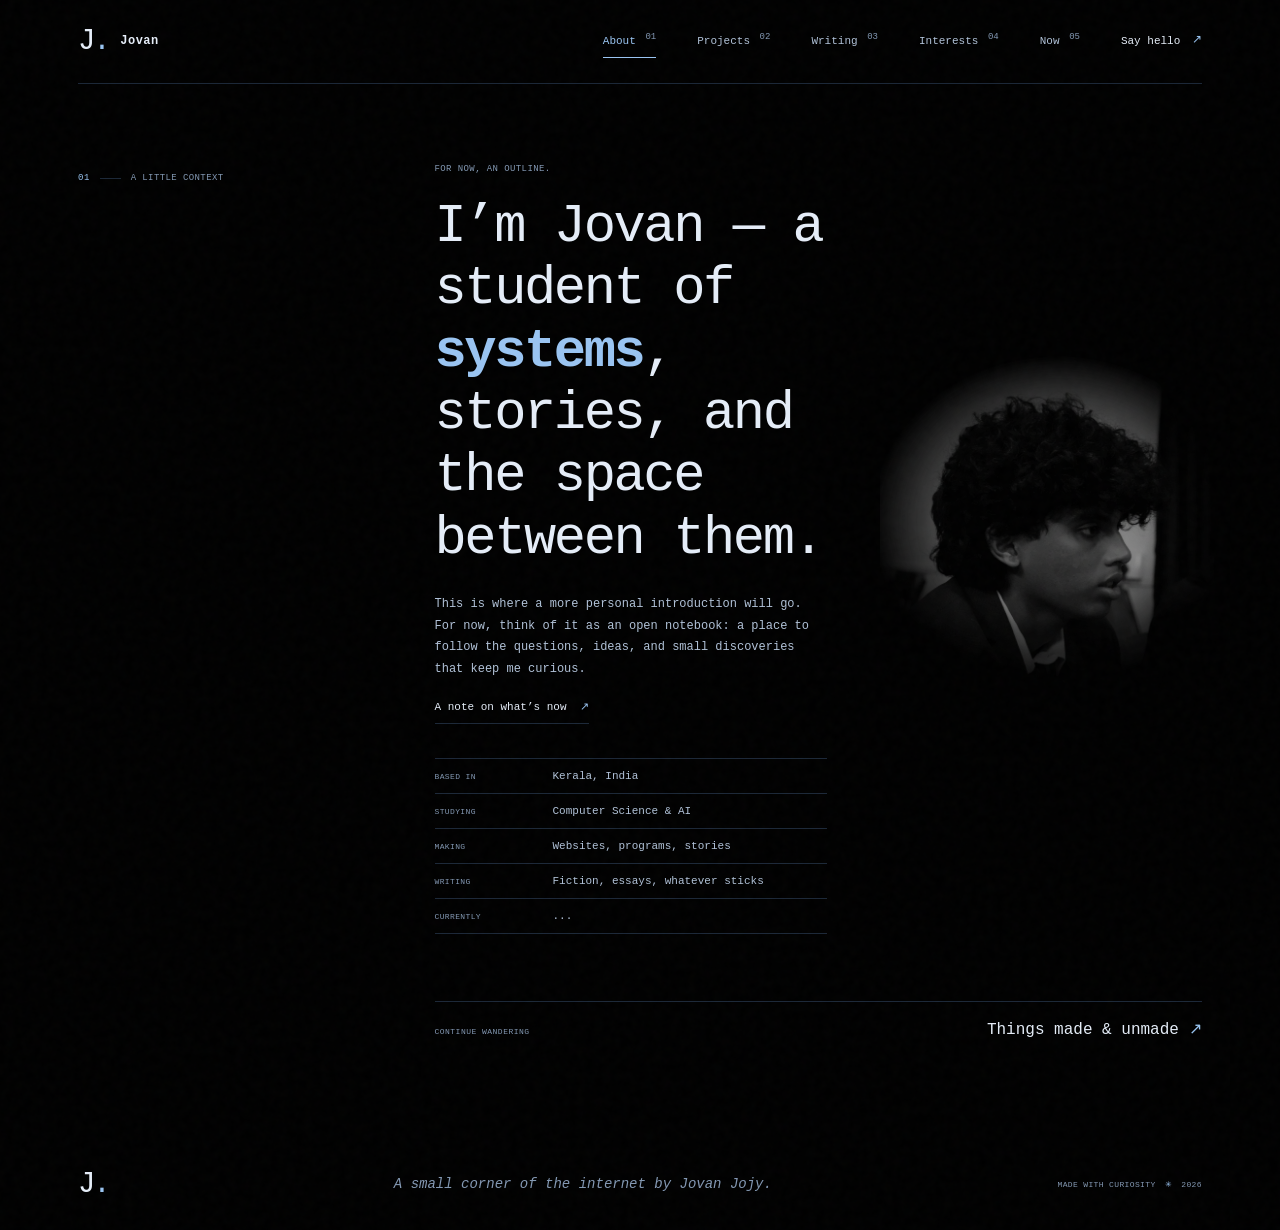
==== about.html @ 9f952cab "prototype 1.0" ====
<!doctype html>
<html lang="en">
  <head>
    <meta charset="utf-8">
    <meta name="viewport" content="width=device-width, initial-scale=1">
    <meta name="theme-color" content="#000000">
    <meta name="description" content="A little context about Jovan Jojy, a computer science and AI student and writer.">
    <title>About — Jovan Jojy</title>
    <link rel="stylesheet" href="style.css">
    <script src="script.js" defer></script>
  </head>
  <body data-page="about">
    <a class="skip-link" href="#main">Skip to content</a>
    <div class="page-shell">
      <header class="site-header">
        <a class="wordmark" href="index.html" aria-label="Jovan, home"><span class="wordmark-mark" aria-hidden="true">J<span>.</span></span><span class="wordmark-name">Jovan</span></a>
        <button class="menu-toggle" type="button" aria-expanded="false" aria-controls="site-nav"><span class="menu-toggle-label">Menu</span><span class="menu-toggle-icon" aria-hidden="true"><i></i><i></i></span></button>
        <nav class="site-nav" id="site-nav" aria-label="Main navigation">
          <a href="about.html" data-page-link="about">About <span>01</span></a><a href="projects.html" data-page-link="projects">Projects <span>02</span></a><a href="writing.html" data-page-link="writing">Writing <span>03</span></a><a href="interests.html" data-page-link="interests">Interests <span>04</span></a><a href="now.html" data-page-link="now">Now <span>05</span></a><a class="nav-contact" href="contact.html" data-page-link="contact">Say hello <span aria-hidden="true">↗</span></a>
        </nav>
      </header>
      <main class="inner-page about-page" id="main">
        <div class="section-label"><span>01</span><span class="label-rule"></span><span>A little context</span></div>
        <section class="page-content about-body" aria-labelledby="page-title">
          <div class="about-layout">
            <div class="about-copy">
              <p class="section-kicker">For now, an outline.</p>
              <h1 id="page-title">I’m Jovan — a student of <em>systems</em>, stories, and the space between them.</h1>
              <div class="about-detail">
                <p>This is where a more personal introduction will go. For now, think of it as an open notebook: a place to follow the questions, ideas, and small discoveries that keep me curious.</p>
                <a class="text-link" href="now.html">A note on what’s now <span aria-hidden="true">↗</span></a>
              </div>
              <dl class="about-index" aria-label="Personal details">
                <div><dt>Based in</dt><dd>Kerala, India</dd></div>
                <div><dt>Studying</dt><dd>Computer Science &amp; AI</dd></div>
                <div><dt>Making</dt><dd>Websites, programs, stories</dd></div>
                <div><dt>Writing</dt><dd>Fiction, essays, whatever sticks</dd></div>
                <div><dt>Currently</dt><dd>...</dd></div>
              </dl>
            </div>
            <figure class="about-portrait">
              <img src="assets/jovan-portrait.jpg" alt="Jovan in a candid black-and-white portrait">
            </figure>
          </div>
          <div class="page-next"><span>Continue wandering</span><a href="projects.html">Things made &amp; unmade <span aria-hidden="true">↗</span></a></div>
        </section>
      </main>
      <footer class="site-footer"><a class="footer-mark" href="index.html" aria-label="Back to home">J<span>.</span></a><span>A small corner of the internet by Jovan Jojy.</span><span class="footer-right">Made with curiosity <span aria-hidden="true">✳</span> <span id="current-year"></span></span></footer>
    </div>
  </body>
</html>
---- style.css ----
:root {
  color-scheme: dark;
  --paper: #000000;
  --paper-deep: #080b10;
  --ink: #e5edf8;
  --ink-soft: #b1c2d8;
  --ink-faint: #8398b3;
  --line: #1c2838;
  --line-dark: #415671;
  --accent: #9ac5f2;
  --accent-dark: #7098c4;
  --accent-glow: rgba(154, 197, 242, .14);
  --panel: #090f18;
  --panel-featured: #0d1520;
  --panel-hover: #111d2b;
  --panel-line: #1c2939;
  --editor-font: "Cascadia Code", "Cascadia Mono", "SFMono-Regular", Consolas, "Liberation Mono", monospace;
  --display: var(--editor-font);
  --sans: var(--editor-font);
  --mono: var(--editor-font);
  --gutter: clamp(24px, 6.1vw, 94px);
  --measure: 1440px;
}

* { box-sizing: border-box; }

html {
  scroll-behavior: smooth;
  scroll-padding-top: 86px;
  background: var(--paper);
}

body {
  margin: 0;
  color: var(--ink);
  background: var(--paper);
  font-family: var(--sans);
  font-size: 15px;
  line-height: 1.65;
  -webkit-font-smoothing: antialiased;
  overflow-x: hidden;
}

body::before {
  position: fixed;
  z-index: 10;
  inset: 0;
  pointer-events: none;
  content: "";
  opacity: .16;
  background-image: url("data:image/svg+xml,%3Csvg viewBox='0 0 180 180' xmlns='http://www.w3.org/2000/svg'%3E%3Cfilter id='n'%3E%3CfeTurbulence type='fractalNoise' baseFrequency='.8' numOctaves='3' stitchTiles='stitch'/%3E%3C/filter%3E%3Crect width='100%25' height='100%25' filter='url(%23n)' opacity='.14'/%3E%3C/svg%3E");
}

a { color: inherit; text-decoration: none; }
button { font: inherit; }
::selection { color: var(--paper); background: var(--accent); }

.page-shell { width: min(100%, var(--measure)); margin: 0 auto; padding: 0 var(--gutter); }
.skip-link { position: fixed; z-index: 20; top: 10px; left: 10px; padding: 10px 14px; transform: translateY(-160%); color: var(--paper); background: var(--ink); }
.skip-link:focus { transform: translateY(0); }

.site-header {
  position: relative;
  z-index: 12;
  display: flex;
  min-height: 84px;
  align-items: center;
  justify-content: space-between;
  border-bottom: 1px solid var(--line);
}

.wordmark { display: flex; align-items: center; gap: 12px; }
.wordmark-mark, .footer-mark { font-family: var(--display); font-size: 29px; line-height: 1; letter-spacing: -.08em; }
.wordmark-mark span, .footer-mark span { color: var(--accent); }
.wordmark-name { font-size: 12px; font-weight: 700; letter-spacing: .04em; }
.site-nav { display: flex; align-items: center; gap: clamp(18px, 3.2vw, 47px); }
.site-nav a { position: relative; font-size: 11px; color: var(--ink-soft); transition: color .2s ease; }
.site-nav a:hover, .site-nav a:focus-visible { color: var(--accent); }
.site-nav a span { margin-left: 3px; font: 9px var(--mono); color: var(--ink-faint); vertical-align: top; }
.site-nav .nav-contact { color: var(--ink); }
.site-nav .nav-contact span { margin-left: 5px; color: var(--accent); font-size: 12px; }
.menu-toggle { display: none; }

.hero { position: relative; min-height: 690px; padding: 27px 0 25px; display: flex; flex-direction: column; justify-content: space-between; }
.hero-topline, .hero-bottomline { display: flex; justify-content: space-between; align-items: center; }
.eyebrow, .hero-edition, .hero-bottomline, .section-label, .section-kicker, .card-topline, .card-bottomline, .coming-note, .now-updated, .now-label, .now-disclaimer, .contact-placeholder, .footer-right {
  font-family: var(--mono);
  font-size: 9px;
  letter-spacing: .045em;
  text-transform: uppercase;
}
.eyebrow { display: inline-flex; align-items: center; gap: 9px; color: var(--ink-soft); }
.status-dot { display: inline-block; width: 7px; height: 7px; border-radius: 50%; background: var(--accent); box-shadow: 0 0 0 3px var(--accent-glow); }
.hero-edition { color: var(--ink-faint); }
.hero-grid { display: grid; grid-template-columns: 1.28fr .72fr; align-items: center; gap: 8%; padding: 42px 0 30px; }
.hero-copy { position: relative; z-index: 1; }
.hero-intro { margin: 0 0 22px 5px; color: var(--ink-soft); font-size: 12px; letter-spacing: .035em; }
.intro-separator { padding: 0 7px; color: var(--accent); }
.hero h1 { margin: 0; font-family: var(--display); font-size: clamp(50px, 6vw, 82px); font-weight: 400; line-height: 1.08; letter-spacing: -.06em; }
.hero h1 em, .section-body h2 em, .contact-content h2 em { color: var(--accent); font-weight: 700; font-style: normal; }
.hero-foot { display: flex; align-items: end; justify-content: space-between; gap: 25px; margin: 37px 0 0 6px; max-width: 555px; }
.hero-foot p { max-width: 295px; margin: 0; color: var(--ink-soft); font-size: 13px; line-height: 1.8; }
.text-link { display: inline-flex; align-items: center; gap: 13px; border-bottom: 1px solid var(--line); padding-bottom: 6px; color: var(--ink); font-size: 11px; white-space: nowrap; transition: border-color .2s ease, color .2s ease; }
.text-link span { color: var(--accent); transition: transform .2s ease; }
.text-link:hover, .text-link:focus-visible { border-color: var(--accent); color: var(--accent); }
.text-link:hover span { transform: translate(3px, -2px); }
.hero-aside { position: relative; display: flex; flex-direction: column; align-items: center; justify-self: center; width: 100%; max-width: 365px; }
.orbit-art { position: relative; width: min(100%, 340px); aspect-ratio: 1; }
.orbit-art svg { width: 100%; height: 100%; overflow: visible; }
.orbit { fill: none; stroke: var(--line-dark); stroke-width: .8; }
.orbit-two { stroke-dasharray: 2 6; }
.orbit-three { stroke-dasharray: 1 4; }
.orbit-core { fill: var(--accent); }
.orbit-point { fill: var(--paper); stroke: var(--accent); stroke-width: 1.5; }
.point-one { animation: orbit-pulse 4s ease-in-out infinite; transform-origin: 180px 180px; }
.point-two { animation: orbit-pulse 4s ease-in-out 1s infinite; transform-origin: 180px 180px; }
.point-three { animation: orbit-pulse 4s ease-in-out 2s infinite; transform-origin: 180px 180px; }
.orbit-caption { position: absolute; color: var(--ink-soft); font-family: var(--display); font-size: 15px; font-style: italic; }
.orbit-caption-top { top: 27%; right: 2%; }
.orbit-caption-bottom { bottom: 20%; left: 4%; }
.orbit-index { position: absolute; top: 48%; left: 48%; color: var(--ink-faint); font: 8px var(--mono); letter-spacing: .1em; transform: translate(-50%, 25px); }
.aside-note { display: flex; align-items: center; gap: 14px; align-self: flex-end; margin-top: -4px; padding-right: 8%; }
.note-mark { color: var(--accent); font-size: 20px; }
.aside-note p { margin: 0; color: var(--ink-soft); font-family: var(--display); font-size: 15px; line-height: 1.4; }
.aside-note em { color: var(--ink); }
.hero-bottomline { gap: 14px; color: var(--ink-faint); }
.scroll-line { width: 51px; height: 1px; background: var(--line); }

.content-section { display: grid; grid-template-columns: minmax(140px, .34fr) 1fr; gap: 8.5%; padding: 114px 0; border-top: 1px solid var(--line); }
.section-label { display: flex; align-items: flex-start; gap: 10px; color: var(--ink-faint); }
.section-label > span:first-child { color: var(--accent); }
.label-rule { width: 21px; height: 1px; margin-top: 7px; background: var(--line); }
.section-body { min-width: 0; }
.section-kicker { margin: 0 0 19px; color: var(--ink-faint); }
.section-body h2, .now-content h2, .contact-content h2 { margin: 0; font-family: var(--display); font-weight: 400; letter-spacing: -.055em; }
.about-body h2 { max-width: 790px; font-size: clamp(36px, 5.2vw, 67px); line-height: 1.12; }
.about-detail { display: grid; grid-template-columns: minmax(200px, 1fr) auto; gap: 40px; align-items: end; max-width: 710px; margin: 37px 0 0 auto; }
.about-detail p { max-width: 405px; margin: 0; color: var(--ink-soft); font-size: 13px; line-height: 1.95; }
.about-detail .text-link { margin-bottom: 5px; }

.projects-section { padding-top: 97px; padding-bottom: 125px; }
.section-heading-row { display: flex; justify-content: space-between; align-items: end; gap: 35px; margin-bottom: 42px; }
.section-heading-row h2, .writing-intro h2 { font-size: clamp(40px, 5vw, 65px); line-height: 1.08; }
.heading-aside { display: inline-block; margin-left: 5px; color: var(--ink-faint); font-family: var(--sans); font-size: 11px; font-weight: 400; letter-spacing: 0; vertical-align: middle; }
.section-aside-copy { max-width: 235px; margin: 0 0 5px; color: var(--ink-soft); font-size: 12px; line-height: 1.75; }
.project-grid { display: grid; grid-template-columns: 1.15fr 1fr 1fr; gap: 14px; }
.project-card { position: relative; display: flex; min-width: 0; flex-direction: column; min-height: 354px; padding: 17px 18px 15px; overflow: hidden; background: var(--panel); transition: background .28s ease, transform .28s ease; }
.project-card:hover, .project-card:focus-visible { z-index: 1; transform: translateY(-5px); background: var(--panel-hover); }
.project-card-featured { background: var(--panel-featured); }
.card-topline, .card-bottomline { display: flex; justify-content: space-between; color: var(--ink-faint); font-size: 8px; }
.card-arrow { color: var(--accent); font-size: 13px; transition: transform .2s ease; }
.project-card:hover .card-arrow { transform: translate(2px, -2px); }
.project-art { position: relative; display: grid; flex: 1; min-height: 165px; place-items: center; }
.project-art-graph { overflow: hidden; }
.graph-node { position: absolute; z-index: 1; width: 8px; height: 8px; border: 1px solid var(--accent); border-radius: 50%; background: var(--paper); }
.node-a { top: 34%; left: 25%; }
.node-b { top: 55%; left: 49%; background: var(--accent); }
.node-c { top: 29%; right: 22%; }
.node-d { bottom: 18%; right: 33%; }
.graph-link { position: absolute; height: 1px; background: var(--line-dark); transform-origin: left center; }
.link-a { top: 37%; left: 27%; width: 25%; transform: rotate(39deg); }
.link-b { top: 37%; left: 29%; width: 49%; transform: rotate(-8deg); }
.link-c { top: 58%; left: 51%; width: 26%; transform: rotate(-42deg); }
.graph-caption { position: absolute; bottom: 13%; left: 18%; color: var(--ink-faint); font: 9px var(--mono); letter-spacing: .07em; }
.graph-caption span { color: var(--accent); }
.project-card-copy h3 { margin: 0; font-family: var(--display); font-size: 21px; font-weight: 400; letter-spacing: -.02em; }
.project-card-copy p { margin: 4px 0 17px; color: var(--ink-soft); font-size: 10px; }
.project-art-type { justify-items: start; padding: 18px 0 10px 15%; }
.project-art-type > span { font-family: var(--display); font-size: clamp(37px, 4vw, 56px); line-height: .81; letter-spacing: -.075em; }
.project-art-type em { color: var(--accent); }
.type-cursor { color: var(--accent); font-family: var(--sans); font-size: .45em; animation: blink 1.2s steps(1) infinite; }
.project-art-lines { width: 80%; margin: 0 auto; }
.project-art-lines > span { position: absolute; width: 100%; height: 1px; background: var(--line-dark); transform: rotate(-18deg); }
.project-art-lines > span:nth-child(1) { top: 27%; }
.project-art-lines > span:nth-child(2) { top: 37%; width: 82%; right: 0; }
.project-art-lines > span:nth-child(3) { top: 49%; }
.project-art-lines > span:nth-child(4) { top: 61%; width: 74%; left: 0; }
.project-art-lines b { position: relative; z-index: 1; display: grid; width: 42px; height: 42px; place-items: center; border: 1px solid var(--accent); border-radius: 50%; color: var(--accent); background: var(--panel); font-family: var(--display); font-size: 22px; font-weight: 400; transition: transform .3s ease; }
.project-card:hover .project-art-lines b { transform: rotate(18deg); }
.card-bottomline { display: block; border-top: 1px solid var(--panel-line); padding-top: 9px; font-size: 8px; text-transform: none; }

.writing-section { background: var(--paper-deep); margin: 0 calc(-1 * var(--gutter)); padding: 95px var(--gutter) 107px; }
.writing-body { display: grid; grid-template-columns: .8fr 1.2fr; gap: 9%; }
.writing-intro h2 { max-width: 440px; }
.writing-description { max-width: 320px; margin: 22px 0 25px; color: var(--ink-soft); font-size: 12px; line-height: 1.85; }
.coming-note { display: inline-flex; align-items: center; gap: 10px; color: var(--ink-faint); font-size: 8px; }
.coming-note .status-dot { width: 6px; height: 6px; }
.writing-list { padding-top: 9px; }
.writing-row { display: grid; grid-template-columns: 35px 1fr 18px; align-items: center; gap: 13px; min-height: 86px; border-top: 1px solid var(--line); transition: padding .25s ease, border-color .25s ease; }
.writing-row:last-of-type { border-bottom: 1px solid var(--line); }
.writing-row:hover, .writing-row:focus-visible { padding: 0 8px; border-color: var(--accent); }
.writing-number { align-self: start; padding-top: 20px; color: var(--accent); font: 9px var(--mono); }
.writing-title > span { display: block; font-family: var(--display); font-size: clamp(18px, 2.3vw, 25px); letter-spacing: -.025em; }
.writing-title small { color: var(--ink-faint); font: 9px var(--mono); }
.writing-title small i { margin: 0 4px; color: var(--accent); font-style: normal; }
.writing-arrow { color: var(--accent); opacity: 0; transform: translate(-4px, 4px); transition: opacity .2s ease, transform .2s ease; }
.writing-row:hover .writing-arrow, .writing-row:focus-visible .writing-arrow { opacity: 1; transform: translate(0); }
.writing-footnote { margin: 14px 0 0; color: var(--ink-faint); font-size: 10px; font-style: italic; }

.interests-section { padding-top: 115px; padding-bottom: 122px; }
.interests-body { display: grid; grid-template-columns: 1fr 1fr; gap: 7%; }
.interests-body h2 { max-width: 420px; font-size: clamp(43px, 5.2vw, 67px); line-height: 1.03; }
.accent-period { color: var(--accent); }
.interest-notes > p { max-width: 270px; margin: 5px 0 23px; color: var(--ink-soft); font-family: var(--display); font-size: 18px; font-style: italic; line-height: 1.5; }
.interest-list { display: flex; flex-direction: column; }
.interest-list span { display: flex; gap: 14px; padding: 9px 0; border-top: 1px solid var(--line); font-size: 11px; transition: padding .2s ease, color .2s ease; }
.interest-list span:hover { padding-left: 7px; color: var(--accent); }
.interest-list i { width: 20px; color: var(--ink-faint); font: 8px var(--mono); }
.interest-footnote { display: block; margin-top: 17px; color: var(--ink-faint); font: 9px var(--mono); }

.now-section { position: relative; overflow: hidden; margin: 0 calc(-1 * var(--gutter)); padding: 69px var(--gutter) 75px; color: var(--ink); background: #05080d; }
.section-label-light { position: relative; z-index: 1; color: var(--ink-faint); }
.section-label-light > span:first-child { color: var(--accent); }
.section-label-light .label-rule { background: var(--line-dark); }
.now-content { position: relative; z-index: 1; display: grid; grid-template-columns: .75fr 1.25fr; gap: 10%; margin: 69px 0 0 34.5%; }
.now-heading .section-kicker { color: var(--ink-faint); }
.now-content h2 { font-size: clamp(70px, 10vw, 125px); line-height: .95; letter-spacing: -.08em; }
.now-period { color: var(--accent); }
.now-updated { margin-top: 19px; color: var(--ink-faint); font-size: 8px; }
.now-updated span { color: var(--ink); text-transform: none; }
.now-list { padding-top: 12px; }
.now-item { display: grid; grid-template-columns: 22px 115px 1fr; align-items: baseline; gap: 11px; padding: 16px 0; border-top: 1px solid #202c3b; }
.now-index { color: var(--accent); font: 8px var(--mono); }
.now-label { color: var(--ink-soft); font-size: 8px; }
.now-item p { margin: 0; color: var(--ink); font-family: var(--display); font-size: 17px; line-height: 1.5; }
.now-disclaimer { margin: 17px 0 0 33px; color: var(--ink-faint); font-size: 8px; text-transform: none; }
.now-decoration { position: absolute; right: 4%; bottom: -30px; color: rgba(225, 233, 243, .035); font-family: var(--display); font-size: clamp(70px, 13vw, 160px); font-style: italic; letter-spacing: -.07em; pointer-events: none; }

.contact-section { position: relative; display: grid; grid-template-columns: minmax(140px, .34fr) 1fr; gap: 8.5%; padding: 114px 0 123px; border-bottom: 1px solid var(--line); }
.contact-content { padding-top: 21px; }
.contact-content h2 { font-size: clamp(62px, 8.3vw, 104px); line-height: .93; }
.contact-copy { max-width: 340px; margin: 24px 0 25px; color: var(--ink-soft); font-size: 12px; line-height: 1.8; }
.contact-placeholder { display: inline-flex; align-items: center; gap: 11px; color: var(--ink-faint); font-size: 8px; }
.contact-placeholder .status-dot { width: 6px; height: 6px; }
.contact-stamp { position: absolute; right: 2%; bottom: 54px; color: var(--accent); font: 9px/1.5 var(--mono); letter-spacing: .1em; transform: rotate(-8deg); }

.site-footer { display: flex; min-height: 90px; align-items: center; justify-content: space-between; gap: 20px; color: var(--ink-faint); }
.footer-mark { color: var(--ink); }
.site-footer > span:nth-child(2) { font-family: var(--display); font-size: 14px; font-style: italic; }
.footer-right { font-size: 8px; }
.footer-right > span:first-child { padding: 0 4px; color: var(--accent); }
.scroll-progress { position: fixed; z-index: 15; top: 0; left: 0; width: 100%; height: 2px; pointer-events: none; }
.scroll-progress span { display: block; width: 100%; height: 100%; background: var(--accent); transform: scaleX(0); transform-origin: left; }
.section-indicator { position: fixed; z-index: 5; right: 20px; bottom: 26px; display: flex; align-items: center; gap: 7px; color: var(--ink-faint); font: 8px var(--mono); opacity: 0; transition: opacity .3s ease; }
.section-indicator.is-visible { opacity: .75; }
.section-indicator i { width: 19px; height: 1px; background: var(--accent); }

.reveal-ready .content-section, .reveal-ready .now-content, .reveal-ready .contact-content { opacity: 0; transform: translateY(17px); transition: opacity .7s ease, transform .7s cubic-bezier(.2,.65,.25,1); }
.reveal-ready .content-section.is-visible, .reveal-ready .now-content.is-visible, .reveal-ready .contact-content.is-visible { opacity: 1; transform: translateY(0); }

body { animation: page-arrive .32s ease both; }
.home-hero { min-height: clamp(540px, calc(100svh - 270px), 760px); }
.home-index { display: grid; grid-template-columns: repeat(3, minmax(0, 1fr)); margin: 0 0 42px; border-top: 1px solid var(--line); }
.home-index a { display: grid; grid-template-columns: 28px 1fr 16px; align-items: center; gap: 9px; min-height: 57px; padding: 8px 11px 8px 0; border-bottom: 1px solid var(--line); transition: color .2s ease, padding .2s ease; }
.home-index a:hover, .home-index a:focus-visible { padding-left: 6px; color: var(--accent); }
.index-number { color: var(--accent); font: 8px var(--mono); }
.index-name { font-family: var(--display); font-size: 15px; }
.index-arrow { justify-self: end; color: var(--accent); opacity: 0; transform: translate(-3px, 3px); transition: opacity .2s ease, transform .2s ease; }
.home-index a:hover .index-arrow, .home-index a:focus-visible .index-arrow { opacity: 1; transform: translate(0); }

.inner-page { display: grid; grid-template-columns: minmax(140px, .34fr) 1fr; gap: 8.5%; align-content: center; min-height: calc(100svh - 174px); padding: 78px 0 96px; }
.inner-page > .section-label { align-self: start; padding-top: 9px; }
.page-content { position: relative; min-width: 0; }
.page-content h1 { margin: 0; font-family: var(--display); font-size: clamp(44px, 6.1vw, 78px); font-weight: 400; line-height: 1.18; letter-spacing: -.045em; }
.about-page .page-content h1 { max-width: 790px; font-size: clamp(42px, 5.2vw, 68px); line-height: 1.12; }
.about-page {
  --about-portrait-opacity: .82;
  --about-portrait-mask: radial-gradient(ellipse 72% 55% at 53% 43%, #000 20%, rgba(0, 0, 0, .92) 38%, rgba(0, 0, 0, .48) 54%, transparent 78%);
  --about-layout-gap: clamp(24px, 3.2vw, 48px);
  --about-detail-label-width: 104px;
  --about-detail-row-space: 8px;
}
.about-page .about-body { display: grid; grid-template-columns: minmax(0, 1fr); gap: 0; }
.about-layout { display: grid; grid-template-columns: minmax(0, 1.08fr) minmax(290px, .92fr); align-items: center; gap: var(--about-layout-gap); }
.about-copy { min-width: 0; }
.about-page .about-copy h1 { max-width: 620px; font-size: clamp(38px, 4.2vw, 58px); line-height: 1.16; }
.about-portrait { position: relative; justify-self: end; width: min(100%, 470px); aspect-ratio: .86; margin: 0 -12px 0 0; opacity: var(--about-portrait-opacity); animation: about-portrait-arrive 1.1s .12s ease both; transition: opacity .45s ease; }
.about-portrait img { display: block; width: 100%; height: 100%; object-fit: cover; object-position: 54% 40%; filter: grayscale(1) brightness(.78) contrast(1.02); -webkit-mask-image: var(--about-portrait-mask); mask-image: var(--about-portrait-mask); transition: filter .45s ease, -webkit-mask-image .45s ease, mask-image .45s ease; }
.about-page .about-detail { grid-template-columns: minmax(0, 1fr); gap: 18px; max-width: 560px; margin: 24px 0 0; }
.about-page .about-detail p { max-width: 490px; font-size: 12px; line-height: 1.8; }
.about-page .about-detail .text-link { justify-self: start; }
.about-index { max-width: 520px; margin: 29px 0 0; }
.about-index > div { display: grid; grid-template-columns: var(--about-detail-label-width) minmax(0, 1fr); gap: 14px; align-items: baseline; padding: var(--about-detail-row-space) 0; border-top: 1px solid var(--line); }
.about-index > div:last-child { border-bottom: 1px solid var(--line); }
.about-index dt { color: var(--ink-faint); font: 8px/1.6 var(--mono); letter-spacing: .045em; text-transform: uppercase; }
.about-index dd { margin: 0; color: var(--ink-soft); font: 11px/1.65 var(--sans); }
.about-page .page-next { grid-column: 1 / -1; }
.page-content h1 em { color: var(--accent); font-weight: 700; font-style: normal; }
.page-content .section-heading-row { margin-bottom: 31px; }
.page-content .section-heading-row h1 { font-size: clamp(40px, 5vw, 65px); line-height: 1.08; }
.page-content .project-card { min-height: 325px; }
.page-content .project-card-copy h2 { margin: 0; font-family: var(--display); font-size: 21px; font-weight: 400; letter-spacing: -.02em; }
.page-content .project-card-copy p { margin: 4px 0 17px; color: var(--ink-soft); font-size: 10px; }
.projects-page .page-content { padding: 5px 0; }
.writing-page .writing-body { display: block; }
.writing-page .writing-intro { max-width: 800px; }
.writing-page .writing-intro h1 { font-size: clamp(40px, 5vw, 65px); line-height: 1.08; }
.writing-page .writing-description { max-width: 740px; margin: 22px 0 0; font-size: 13px; line-height: 1.9; }
.writing-page .writing-list { max-width: 900px; margin-top: 50px; padding-top: 0; border-top: 1px solid var(--line); }
.writing-entry { display: grid; grid-template-columns: 35px minmax(0, 1fr); gap: 13px; padding: 22px 0 25px; border-bottom: 1px solid var(--line); }
.writing-entry .writing-number { padding-top: 5px; }
.writing-entry-copy h2 { margin: 0 0 10px; font-family: var(--display); font-size: 22px; font-weight: 700; }
.writing-entry-copy p { max-width: 760px; margin: 0; color: var(--ink-soft); font-size: 12px; line-height: 1.9; }
.writing-entry-featured h2 { color: var(--accent); }
.writing-read-link { display: inline-flex; align-items: center; gap: 9px; margin-top: 15px; border-bottom: 1px solid var(--line); padding-bottom: 4px; font-size: 11px; transition: color .2s ease, border-color .2s ease; }
.writing-read-link > span:first-child { color: var(--accent); transition: transform .2s ease; }
.writing-read-link:hover, .writing-read-link:focus-visible { border-color: var(--accent); color: var(--accent); }
.writing-read-link:hover > span:first-child { transform: translate(3px, -3px); }
.visually-hidden { position: absolute; width: 1px; height: 1px; padding: 0; margin: -1px; overflow: hidden; clip: rect(0, 0, 0, 0); white-space: nowrap; border: 0; }
.scarlet-page { min-height: 100vh; color: #fff; background: #000; font-family: Georgia, "Times New Roman", serif; }
.scarlet-page::before { display: none; }
.scarlet-shell { width: min(100% - 48px, 700px); margin: 0 auto; padding: 16px 0 90px; }
.scarlet-back { display: inline-flex; align-items: center; gap: 9px; color: #fff; font: 11px var(--editor-font); text-decoration: none; }
.scarlet-back span { color: #fff; transition: transform .2s ease; }
.scarlet-back:hover span { transform: translateX(-3px); }
.scarlet-title { margin: 20px 0 51px; color: #fff; font-family: "Rosarivo", Georgia, serif; font-size: clamp(32px, 4.7vw, 50px); font-weight: 700; line-height: 1; letter-spacing: .035em; text-align: center; white-space: nowrap; }
.scarlet-title span { color: #e23b43; }
.scarlet-prologue h2 { margin: 0 0 20px; color: #fff; font: 700 16px/1.5 "Segoe UI", Arial, sans-serif; letter-spacing: 0; text-align: left; text-transform: none; }
.scarlet-prologue p { margin: 0 0 14px; color: #fff; font: 16px/1.45 "Segoe UI", Arial, sans-serif; }
.scarlet-endmark { margin-top: 55px; color: #fff; font-family: "Rosarivo", Georgia, serif; font-size: 23px; font-weight: 700; text-align: center; }
.interests-page .interests-body { grid-template-columns: 1fr 1fr; gap: 7%; }
.interests-page .interests-body h1 { max-width: 420px; font-size: clamp(43px, 5.2vw, 67px); line-height: 1.03; }
.now-page .now-content { grid-template-columns: .75fr 1.25fr; gap: 8%; margin: 0; padding: 36px 0 15px; overflow: hidden; }
.now-page .now-heading { position: relative; z-index: 1; }
.now-page .now-heading h1 { font-size: clamp(75px, 10vw, 125px); line-height: .95; letter-spacing: -.08em; }
.now-page .now-list { position: relative; z-index: 1; align-self: center; }
.now-page .now-decoration { z-index: 0; }
.contact-page .contact-content { padding-top: 0; }
.contact-page .contact-content h1 { font-size: clamp(62px, 8.3vw, 104px); line-height: .93; }
.contact-page .contact-stamp { right: 4%; bottom: 64px; }
.contact-links { display: flex; flex-wrap: wrap; gap: 12px; margin-top: 30px; }
.contact-link { display: grid; width: 48px; height: 48px; place-items: center; border: 1px solid var(--line); border-radius: 50%; color: var(--ink-soft); transition: color .2s ease, border-color .2s ease, background .2s ease, transform .2s ease; }
.contact-link svg { width: 20px; height: 20px; fill: currentColor; }
.contact-link:hover, .contact-link:focus-visible { transform: translateY(-3px); border-color: var(--accent); color: var(--accent); background: var(--panel); }
.contact-link:focus-visible { outline: 2px solid var(--accent); outline-offset: 4px; }
.page-next { display: flex; align-items: baseline; justify-content: space-between; gap: 20px; margin-top: 67px; padding-top: 15px; border-top: 1px solid var(--line); }
.page-next > span { color: var(--ink-faint); font: 8px var(--mono); letter-spacing: .06em; text-transform: uppercase; }
.page-next a { display: inline-flex; align-items: center; gap: 10px; font-family: var(--display); font-size: 16px; transition: color .2s ease; }
.page-next a span { color: var(--accent); transition: transform .2s ease; }
.page-next a:hover { color: var(--accent); }
.page-next a:hover span { transform: translate(3px, -3px); }
.site-nav a[aria-current="page"] { color: var(--accent); }
.site-nav a[aria-current="page"]::after { position: absolute; right: 0; bottom: -7px; left: 0; height: 1px; background: var(--accent); content: ""; }

@keyframes orbit-pulse { 0%, 100% { opacity: .6; transform: scale(1); } 50% { opacity: 1; transform: scale(1.35); } }
@keyframes blink { 0%, 48% { opacity: 1; } 49%, 100% { opacity: 0; } }
@keyframes page-arrive { from { opacity: 0; transform: translateY(7px); } to { opacity: 1; transform: translateY(0); } }
@keyframes about-portrait-arrive { from { transform: translateY(10px); } to { transform: translateY(0); } }

@media (hover: hover) and (pointer: fine) and (min-width: 901px) {
  .about-portrait:hover { opacity: 1; }
  .about-portrait:hover img {
    filter: grayscale(1) brightness(.96) contrast(1.05);
    -webkit-mask-image: radial-gradient(ellipse 84% 73% at 53% 43%, #000 32%, rgba(0, 0, 0, .94) 56%, rgba(0, 0, 0, .55) 78%, transparent 100%);
    mask-image: radial-gradient(ellipse 84% 73% at 53% 43%, #000 32%, rgba(0, 0, 0, .94) 56%, rgba(0, 0, 0, .55) 78%, transparent 100%);
  }
}

@media (min-width: 1441px) {
  .hero h1 { font-size: 82px; }
}

@media (max-width: 900px) {
  :root { --gutter: clamp(23px, 5vw, 45px); }
  .site-nav { gap: 17px; }
  .site-nav a { font-size: 10px; }
  .hero { min-height: 630px; }
  .hero-grid { grid-template-columns: 1.2fr .8fr; gap: 2%; }
  .hero h1 { font-size: clamp(44px, 6vw, 60px); }
  .hero-aside { max-width: 290px; }
  .content-section, .contact-section { grid-template-columns: 130px 1fr; gap: 5%; }
  .project-grid { gap: 10px; }
  .project-card { min-height: 325px; padding: 14px 13px 13px; }
  .project-card-copy h3 { font-size: 19px; }
  .writing-body { gap: 5%; }
  .now-content { margin-left: 24%; gap: 7%; }
  .now-item { grid-template-columns: 18px 92px 1fr; gap: 8px; }
  .about-layout { grid-template-columns: minmax(0, 1fr); gap: 28px; }
  .about-page .about-copy h1 { max-width: 740px; font-size: clamp(40px, 6vw, 58px); }
  .about-portrait { justify-self: center; width: min(88%, 520px); aspect-ratio: 1.5; margin: 0; }
  .about-page .about-detail { max-width: 650px; }
  .about-index { max-width: 620px; }
}

@media (max-width: 680px) {
  html { scroll-padding-top: 72px; }
  body { font-size: 14px; }
  .site-header { min-height: 70px; }
  .menu-toggle { display: flex; align-items: center; gap: 11px; border: 0; padding: 10px 0 10px 10px; color: var(--ink); background: transparent; cursor: pointer; }
  .menu-toggle-label { font: 9px var(--mono); text-transform: uppercase; }
  .menu-toggle-icon { display: flex; width: 17px; flex-direction: column; gap: 5px; }
  .menu-toggle-icon i { display: block; width: 17px; height: 1px; background: var(--ink); transition: transform .2s ease; }
  .menu-toggle[aria-expanded="true"] .menu-toggle-icon i:first-child { transform: translateY(3px) rotate(45deg); }
  .menu-toggle[aria-expanded="true"] .menu-toggle-icon i:last-child { transform: translateY(-3px) rotate(-45deg); }
  .site-nav { position: absolute; top: calc(100% + 1px); right: calc(-1 * var(--gutter)); left: calc(-1 * var(--gutter)); display: flex; flex-direction: column; align-items: stretch; gap: 0; padding: 6px var(--gutter) 15px; border-bottom: 1px solid var(--line); background: var(--paper); visibility: hidden; opacity: 0; transform: translateY(-5px); transition: opacity .2s ease, transform .2s ease, visibility .2s; }
  .site-nav.is-open { visibility: visible; opacity: 1; transform: translateY(0); }
  .site-nav a { padding: 10px 0; border-bottom: 1px solid var(--line); font-size: 12px; }
  .site-nav a:last-child { border-bottom: 0; }
  .site-nav a span { float: right; }
  .hero { min-height: 0; padding-top: 22px; }
  .hero-edition { display: none; }
  .hero-grid { grid-template-columns: 1fr; gap: 5px; padding: 57px 0 35px; }
  .hero-intro { margin-bottom: 18px; font-size: 10px; }
  .hero h1 { font-size: clamp(38px, 9.5vw, 54px); }
  .hero-foot { align-items: start; margin-top: 28px; }
  .hero-foot p { max-width: 240px; font-size: 12px; }
  .hero-foot .text-link { align-self: end; font-size: 10px; }
  .hero-aside { position: absolute; right: 0; bottom: 69px; width: 42%; max-width: 195px; opacity: .58; }
  .orbit-caption { font-size: 11px; }
  .orbit-index { font-size: 6px; transform: translate(-50%, 15px); }
  .aside-note { display: none; }
  .hero-bottomline { margin-top: 10px; font-size: 8px; }
  .content-section, .contact-section { grid-template-columns: 1fr; gap: 35px; padding: 76px 0; }
  .section-label { font-size: 8px; }
  .about-body h2 { font-size: clamp(37px, 9.4vw, 58px); }
  .about-detail { grid-template-columns: 1fr; gap: 22px; margin-top: 25px; }
  .about-detail p { font-size: 12px; }
  .projects-section { padding-top: 75px; padding-bottom: 83px; }
  .section-heading-row { align-items: start; flex-direction: column; gap: 14px; margin-bottom: 27px; }
  .section-heading-row h2, .writing-intro h2 { font-size: clamp(42px, 10vw, 60px); }
  .section-aside-copy { max-width: 300px; }
  .project-grid { grid-template-columns: 1fr 1fr; gap: 10px; }
  .project-card { min-height: 300px; }
  .project-card:first-child { grid-column: 1 / -1; min-height: 335px; }
  .project-art-type { padding-left: 9%; }
  .project-art-type > span { font-size: 43px; }
  .project-card-copy h3 { font-size: 18px; }
  .project-card-copy p { min-height: 29px; font-size: 9px; }
  .writing-section { padding-top: 73px; padding-bottom: 77px; }
  .writing-body { grid-template-columns: 1fr; gap: 36px; }
  .writing-description { margin-top: 15px; }
  .writing-list { padding-top: 0; }
  .writing-row { min-height: 82px; grid-template-columns: 24px 1fr 16px; gap: 9px; }
  .writing-title > span { font-size: 20px; }
  .writing-title small { font-size: 8px; }
  .interests-section { padding-top: 78px; padding-bottom: 83px; }
  .interests-body { grid-template-columns: 1fr; gap: 27px; }
  .interests-body h2 { font-size: clamp(46px, 12vw, 66px); }
  .interest-notes > p { margin-top: 0; font-size: 17px; }
  .now-section { padding-top: 55px; padding-bottom: 66px; }
  .now-content { grid-template-columns: 1fr; gap: 30px; margin: 49px 0 0; }
  .now-content h2 { font-size: 90px; }
  .now-heading .section-kicker { margin-bottom: 11px; }
  .now-item { grid-template-columns: 19px 95px 1fr; }
  .now-item p { font-size: 15px; }
  .now-disclaimer { margin-left: 0; line-height: 1.7; }
  .now-decoration { bottom: -10px; right: -5%; font-size: 83px; }
  .contact-section { padding-top: 77px; padding-bottom: 90px; }
  .contact-content { padding-top: 0; }
  .contact-content h2 { font-size: clamp(67px, 16vw, 92px); }
  .contact-stamp { right: 2%; bottom: 26px; font-size: 8px; }
  .site-footer { min-height: 86px; flex-wrap: wrap; justify-content: space-between; gap: 5px 12px; padding: 17px 0; }
  .footer-mark { font-size: 24px; }
  .site-footer > span:nth-child(2) { order: 3; width: 100%; font-size: 12px; }
  .footer-right { font-size: 7px; }
  .section-indicator { display: none; }
  .home-hero { min-height: clamp(480px, calc(82svh - 68px), 650px); }
  .home-index { grid-template-columns: repeat(2, minmax(0, 1fr)); margin-bottom: 28px; }
  .home-index a { grid-template-columns: 22px 1fr 13px; gap: 6px; min-height: 54px; }
  .index-name { font-size: 13px; }
  .inner-page { grid-template-columns: 1fr; gap: 31px; align-content: start; min-height: calc(100svh - 156px); padding: 57px 0 67px; }
  .inner-page > .section-label { padding-top: 0; }
  .page-content h1, .about-page .page-content h1 { font-size: clamp(39px, 10vw, 58px); }
  .about-page .about-detail { grid-template-columns: 1fr; }
  .about-layout { gap: 24px; }
  .about-page .about-copy h1 { font-size: clamp(37px, 9.4vw, 58px); }
  .about-page .about-detail { gap: 18px; margin-top: 22px; }
  .about-index { margin-top: 24px; }
  .about-index > div { grid-template-columns: 88px minmax(0, 1fr); gap: 10px; }
  .about-index dd { font-size: 10px; }
  .about-portrait { width: 100%; aspect-ratio: 1.35; }
  .about-page .page-next { grid-column: 1; }
  .projects-page .page-content .section-heading-row { gap: 14px; margin-bottom: 25px; }
  .projects-page .page-content .section-heading-row h1 { font-size: clamp(40px, 10vw, 58px); }
  .projects-page .page-content .project-card { min-height: 300px; }
  .projects-page .page-content .project-card:first-child { grid-column: 1 / -1; min-height: 335px; }
  .projects-page .page-content .project-card-copy h2 { font-size: 18px; }
  .writing-page .writing-body { display: block; }
  .writing-page .writing-intro h1 { font-size: clamp(42px, 10vw, 60px); }
  .writing-page .writing-description { margin-top: 18px; font-size: 12px; }
  .writing-page .writing-list { margin-top: 37px; }
  .writing-entry { grid-template-columns: 23px minmax(0, 1fr); gap: 9px; padding: 18px 0 21px; }
  .writing-entry-copy h2 { font-size: 19px; }
  .writing-entry-copy p { font-size: 11px; }
  .interests-page .interests-body { grid-template-columns: 1fr; gap: 27px; }
  .interests-page .interests-body h1 { font-size: clamp(46px, 12vw, 66px); }
  .now-page .now-content { grid-template-columns: 1fr; gap: 26px; padding-top: 8px; }
  .now-page .now-heading h1 { font-size: 90px; }
  .now-page .now-item { grid-template-columns: 19px 95px 1fr; }
  .now-page .now-item p { font-size: 15px; }
  .now-page .now-disclaimer { margin-left: 0; line-height: 1.7; }
  .contact-page .contact-content h1 { font-size: clamp(67px, 16vw, 92px); }
  .contact-page .contact-stamp { right: 2%; bottom: 27px; }
  .contact-links { gap: 10px; margin-top: 24px; }
  .contact-link { width: 44px; height: 44px; }
  .contact-link svg { width: 19px; height: 19px; }
  .page-next { margin-top: 45px; }
  .scarlet-shell { width: min(100% - 42px, 700px); padding-top: 20px; }
  .scarlet-title { margin: 30px 0 42px; font-size: clamp(26px, 8vw, 38px); }
  .scarlet-prologue p { font-size: 15px; line-height: 1.55; }
}

@media (max-width: 390px) {
  :root { --gutter: 21px; }
  .hero h1 { font-size: 36px; }
  .interests-page .interests-body h1 { font-size: clamp(36px, 11vw, 42px); }
  .hero-aside { right: 0; width: 39%; }
  .hero-foot { gap: 12px; }
  .hero-foot p { max-width: 205px; font-size: 11px; }
  .hero-foot .text-link { gap: 7px; font-size: 9px; }
  .project-grid { grid-template-columns: 1fr; }
  .project-card, .project-card:first-child { grid-column: auto; min-height: 310px; }
  .project-card-copy p { min-height: 0; }
  .projects-page .page-content .project-card:first-child { grid-column: auto; min-height: 310px; }
}

@media (prefers-reduced-motion: reduce) {
  *, *::before, *::after { scroll-behavior: auto !important; animation-duration: .01ms !important; animation-iteration-count: 1 !important; transition-duration: .01ms !important; }
  .reveal-ready .content-section, .reveal-ready .now-content, .reveal-ready .contact-content { opacity: 1; transform: none; }
  body { animation: none; }
  .about-portrait { animation: none; }
}
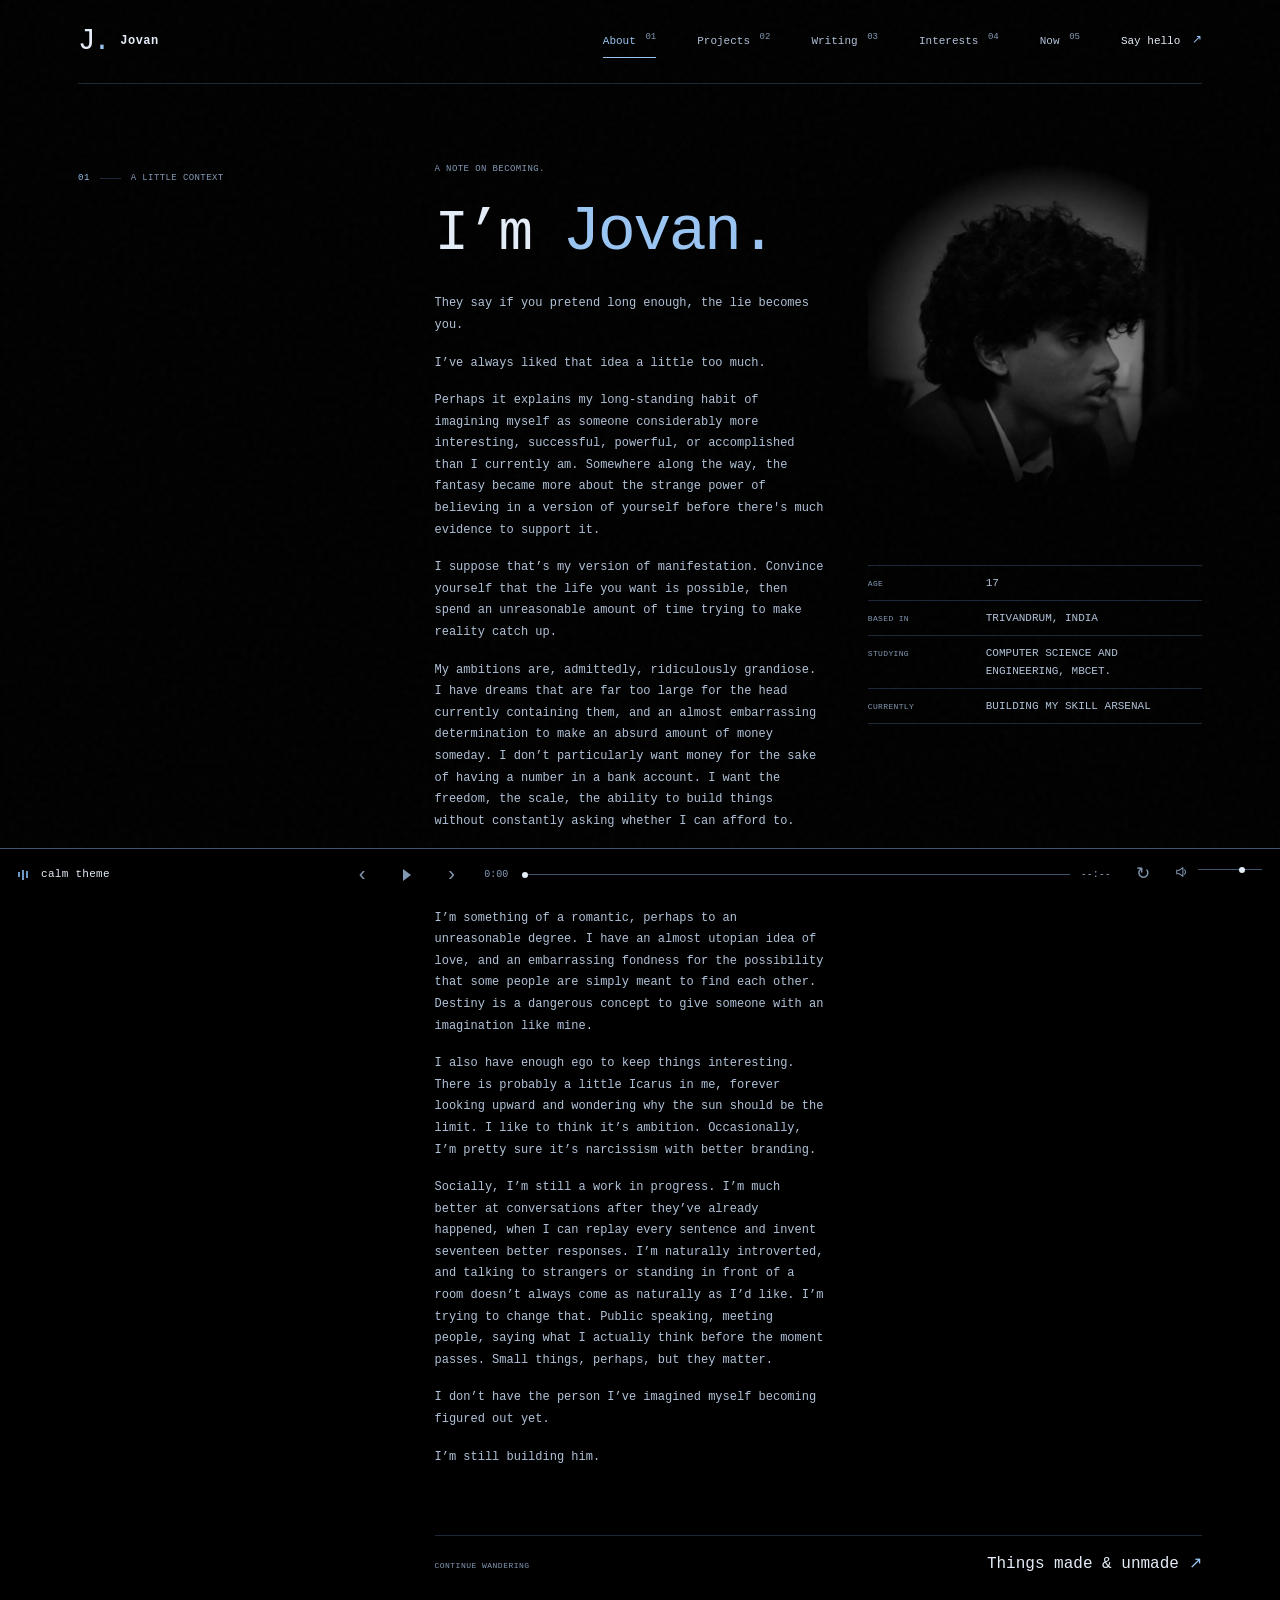
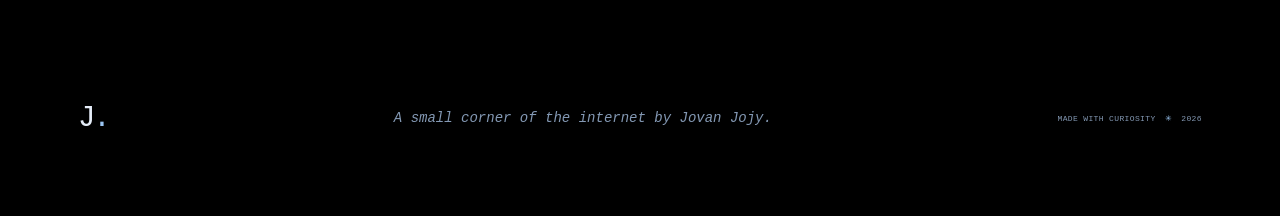
==== commit aa88dcf0: "prototype 1.10" ====
--- a/about.html
+++ b/about.html
@@ -3,49 +3,11 @@
   <head>
     <meta charset="utf-8">
     <meta name="viewport" content="width=device-width, initial-scale=1">
-    <meta name="theme-color" content="#000000">
-    <meta name="description" content="A little context about Jovan Jojy, a computer science and AI student and writer.">
+    <meta http-equiv="refresh" content="0; url=index.html">
+    <link rel="canonical" href="index.html">
     <title>About — Jovan Jojy</title>
-    <link rel="stylesheet" href="style.css">
-    <script src="script.js" defer></script>
   </head>
-  <body data-page="about">
-    <a class="skip-link" href="#main">Skip to content</a>
-    <div class="page-shell">
-      <header class="site-header">
-        <a class="wordmark" href="index.html" aria-label="Jovan, home"><span class="wordmark-mark" aria-hidden="true">J<span>.</span></span><span class="wordmark-name">Jovan</span></a>
-        <button class="menu-toggle" type="button" aria-expanded="false" aria-controls="site-nav"><span class="menu-toggle-label">Menu</span><span class="menu-toggle-icon" aria-hidden="true"><i></i><i></i></span></button>
-        <nav class="site-nav" id="site-nav" aria-label="Main navigation">
-          <a href="about.html" data-page-link="about">About <span>01</span></a><a href="projects.html" data-page-link="projects">Projects <span>02</span></a><a href="writing.html" data-page-link="writing">Writing <span>03</span></a><a href="interests.html" data-page-link="interests">Interests <span>04</span></a><a href="now.html" data-page-link="now">Now <span>05</span></a><a class="nav-contact" href="contact.html" data-page-link="contact">Say hello <span aria-hidden="true">↗</span></a>
-        </nav>
-      </header>
-      <main class="inner-page about-page" id="main">
-        <div class="section-label"><span>01</span><span class="label-rule"></span><span>A little context</span></div>
-        <section class="page-content about-body" aria-labelledby="page-title">
-          <div class="about-layout">
-            <div class="about-copy">
-              <p class="section-kicker">For now, an outline.</p>
-              <h1 id="page-title">I’m Jovan — a student of <em>systems</em>, stories, and the space between them.</h1>
-              <div class="about-detail">
-                <p>This is where a more personal introduction will go. For now, think of it as an open notebook: a place to follow the questions, ideas, and small discoveries that keep me curious.</p>
-                <a class="text-link" href="now.html">A note on what’s now <span aria-hidden="true">↗</span></a>
-              </div>
-              <dl class="about-index" aria-label="Personal details">
-                <div><dt>Based in</dt><dd>Kerala, India</dd></div>
-                <div><dt>Studying</dt><dd>Computer Science &amp; AI</dd></div>
-                <div><dt>Making</dt><dd>Websites, programs, stories</dd></div>
-                <div><dt>Writing</dt><dd>Fiction, essays, whatever sticks</dd></div>
-                <div><dt>Currently</dt><dd>...</dd></div>
-              </dl>
-            </div>
-            <figure class="about-portrait">
-              <img src="assets/jovan-portrait.jpg" alt="Jovan in a candid black-and-white portrait">
-            </figure>
-          </div>
-          <div class="page-next"><span>Continue wandering</span><a href="projects.html">Things made &amp; unmade <span aria-hidden="true">↗</span></a></div>
-        </section>
-      </main>
-      <footer class="site-footer"><a class="footer-mark" href="index.html" aria-label="Back to home">J<span>.</span></a><span>A small corner of the internet by Jovan Jojy.</span><span class="footer-right">Made with curiosity <span aria-hidden="true">✳</span> <span id="current-year"></span></span></footer>
-    </div>
+  <body>
+    <p>The About page has moved to <a href="index.html">the home page</a>.</p>
   </body>
 </html>
